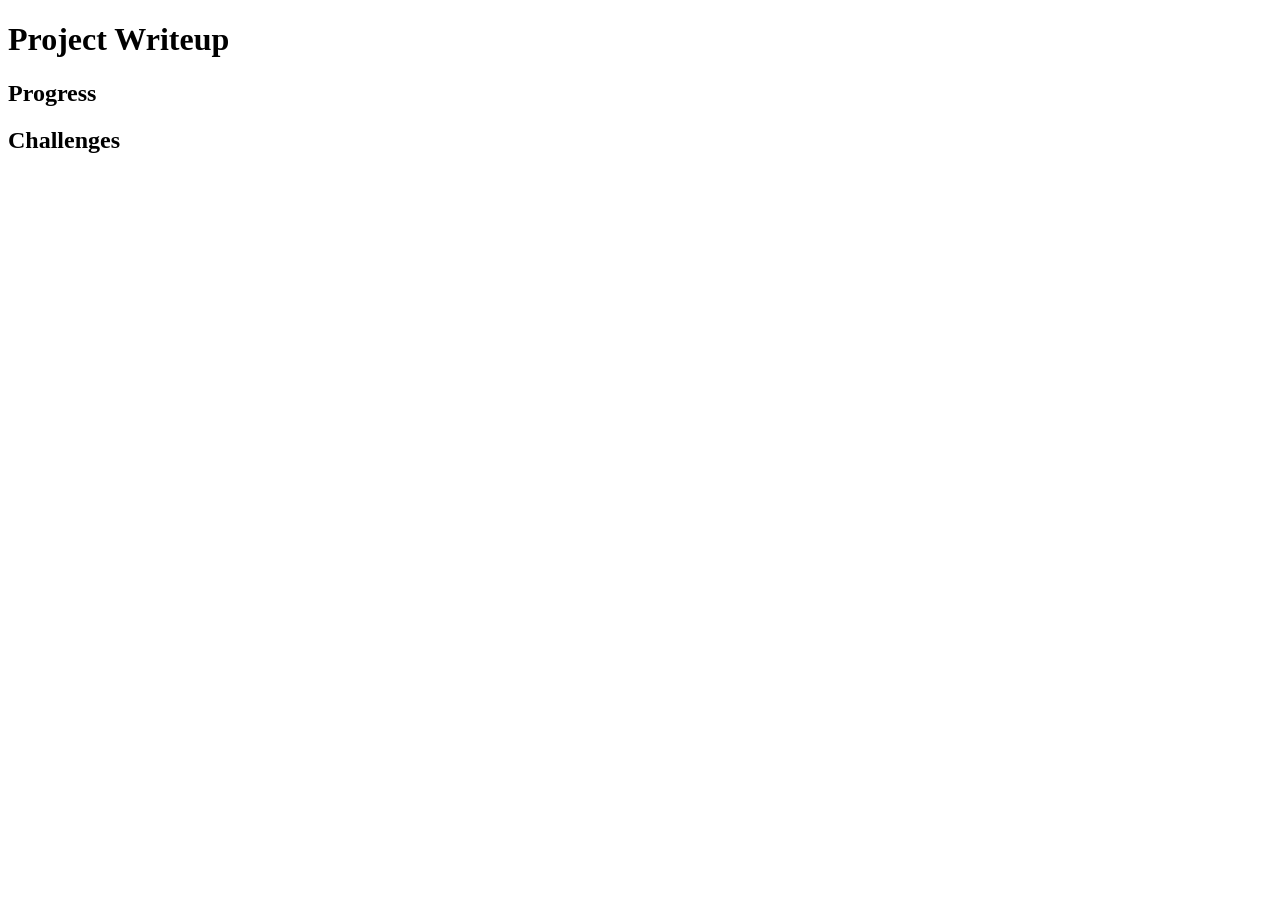
==== project_writeup.html @ f1804839 "added project writeup page." ====
<!DOCTYPE html>
<html lang="en">
<head>
    <meta charset="UTF-8">
    <meta name="viewport" content="width=device-width, initial-scale=1.0">
    <title>Project Writeup</title>
</head>
<body>
    <h1> Project Writeup</h1>

    <h2> Progress</h2>
    <p> </p>
    <h2> Challenges </h2>
    <p></p>

</body>
</html>
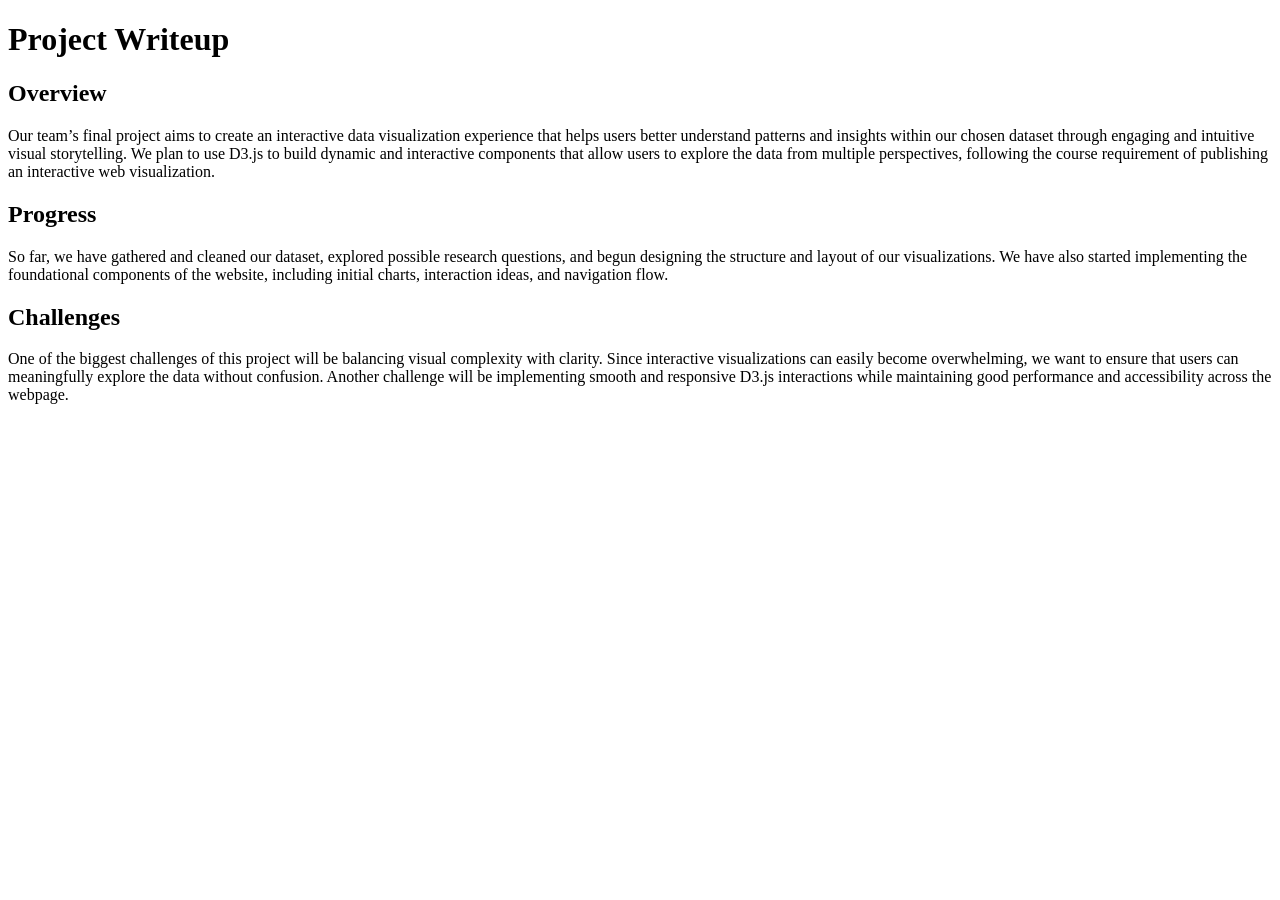
==== commit 789c91c0: "write up" ====
--- a/project_writeup.html
+++ b/project_writeup.html
@@ -6,12 +6,22 @@
     <title>Project Writeup</title>
 </head>
 <body>
-    <h1> Project Writeup</h1>
+    <h1>Project Writeup</h1>
 
-    <h2> Progress</h2>
-    <p> </p>
-    <h2> Challenges </h2>
-    <p></p>
+    <h2>Overview</h2>
+    <p>
+        Our team’s final project aims to create an interactive data visualization experience that helps users better understand patterns and insights within our chosen dataset through engaging and intuitive visual storytelling. We plan to use D3.js to build dynamic and interactive components that allow users to explore the data from multiple perspectives, following the course requirement of publishing an interactive web visualization.
+    </p>
+
+    <h2>Progress</h2>
+    <p>
+        So far, we have gathered and cleaned our dataset, explored possible research questions, and begun designing the structure and layout of our visualizations. We have also started implementing the foundational components of the website, including initial charts, interaction ideas, and navigation flow.
+    </p>
+
+    <h2>Challenges</h2>
+    <p>
+        One of the biggest challenges of this project will be balancing visual complexity with clarity. Since interactive visualizations can easily become overwhelming, we want to ensure that users can meaningfully explore the data without confusion. Another challenge will be implementing smooth and responsive D3.js interactions while maintaining good performance and accessibility across the webpage.
+    </p>
 
 </body>
-</html>+</html>
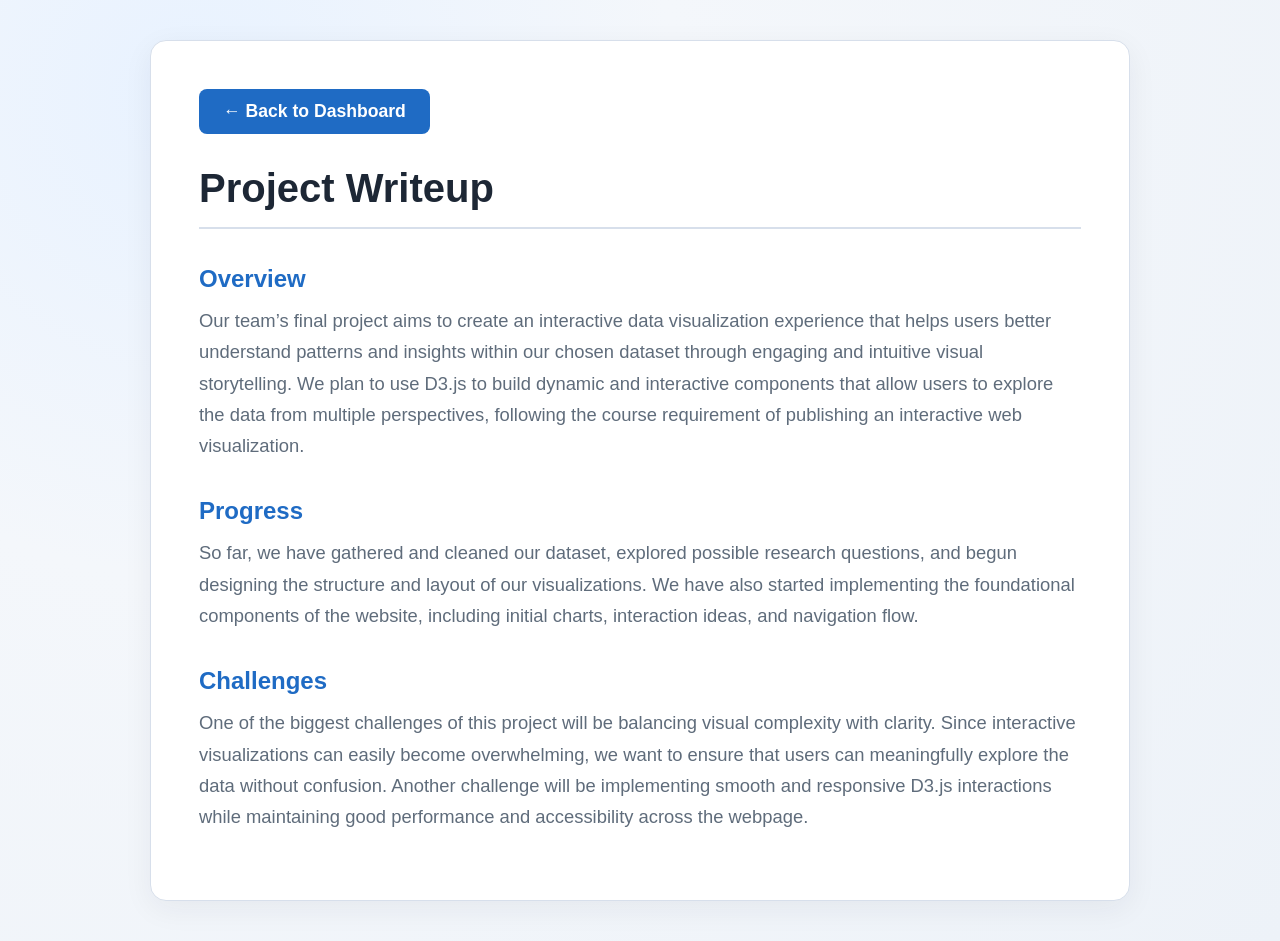
==== commit fa2b466a: "writeup" ====
--- a/project_writeup.html
+++ b/project_writeup.html
@@ -4,24 +4,146 @@
     <meta charset="UTF-8">
     <meta name="viewport" content="width=device-width, initial-scale=1.0">
     <title>Project Writeup</title>
+    <style>
+        /* Reusing your project's color palette */
+        :root {
+            --bg: #f4f7fb;
+            --surface: #ffffff;
+            --text: #1d2735;
+            --muted: #5f6c7b;
+            --accent: #1f6bc4;
+            --border: #d7dfeb;
+        }
+
+        * {
+            box-sizing: border-box;
+        }
+
+        body {
+            margin: 0;
+            font-family: "Avenir Next", "Segoe UI", sans-serif;
+            color: var(--text);
+            /* Matching your radial gradient background */
+            background: radial-gradient(circle at 15% 10%, #e8f2ff, #f4f7fb 35%, #edf2f8 100%);
+            padding: 40px 20px;
+            display: flex;
+            justify-content: center;
+        }
+
+        /* Container styling to create a clean, modern card */
+        #writeup {
+            background: var(--surface);
+            border: 1px solid var(--border);
+            border-radius: 16px;
+            padding: 48px;
+            max-width: 980px; 
+            width: 100%;
+            box-shadow: 0 8px 30px rgba(29, 39, 53, 0.06);
+            position: relative; /* Helps position elements inside */
+        }
+
+        /* --- Navigation Button Styles --- */
+        .nav-button {
+            display: inline-flex;
+            align-items: center;
+            gap: 8px;
+            padding: 12px 24px;
+            margin-bottom: 32px;
+            border-radius: 8px;
+            background-color: var(--accent);
+            color: #FFFFFF;
+            text-decoration: none;
+            font-weight: 600;
+            font-size: 1.1rem;
+            transition: background-color 0.3s ease, transform 0.2s ease;
+        }
+
+        .nav-button:hover {
+            background-color: #175399; /* Slightly darker accent blue */
+            transform: translateY(-2px);
+        }
+
+        #writeup h1 {
+            margin-top: 0;
+            margin-bottom: 32px;
+            font-size: 2.5rem;
+            color: var(--text);
+            border-bottom: 2px solid var(--border);
+            padding-bottom: 16px;
+        }
+
+        /* Larger, accent-colored subheadings */
+        .writeup-content h2 {
+            color: var(--accent);
+            font-size: 1.5rem;
+            margin-top: 36px;
+            margin-bottom: 12px;
+        }
+
+        /* Larger text size and increased line height for legibility */
+        .writeup-content p {
+            color: var(--muted);
+            font-size: 1.15rem;
+            line-height: 1.7;
+            margin-top: 0;
+            margin-bottom: 20px;
+        }
+
+        /* Mobile responsiveness */
+        @media (max-width: 768px) {
+            body {
+                padding: 16px;
+            }
+            #writeup { 
+                padding: 24px; 
+            }
+            #writeup h1 { 
+                font-size: 2rem; 
+            }
+            .nav-button {
+                padding: 10px 20px;
+                font-size: 1rem;
+            }
+        }
+    </style>
 </head>
 <body>
-    <h1>Project Writeup</h1>
 
-    <h2>Overview</h2>
-    <p>
-        Our team’s final project aims to create an interactive data visualization experience that helps users better understand patterns and insights within our chosen dataset through engaging and intuitive visual storytelling. We plan to use D3.js to build dynamic and interactive components that allow users to explore the data from multiple perspectives, following the course requirement of publishing an interactive web visualization.
-    </p>
+    <main id="writeup">
+        <a href="index.html" class="nav-button">
+            ← Back to Dashboard
+        </a>
 
-    <h2>Progress</h2>
-    <p>
-        So far, we have gathered and cleaned our dataset, explored possible research questions, and begun designing the structure and layout of our visualizations. We have also started implementing the foundational components of the website, including initial charts, interaction ideas, and navigation flow.
-    </p>
+        <h1>Project Writeup</h1>
+        
+        <div class="writeup-content">
+            <h2>Overview</h2>
+            <p>
+                Our team’s final project aims to create an interactive data visualization experience 
+                that helps users better understand patterns and insights within our chosen dataset 
+                through engaging and intuitive visual storytelling. We plan to use D3.js to build 
+                dynamic and interactive components that allow users to explore the data from multiple 
+                perspectives, following the course requirement of publishing an interactive web visualization.
+            </p>
 
-    <h2>Challenges</h2>
-    <p>
-        One of the biggest challenges of this project will be balancing visual complexity with clarity. Since interactive visualizations can easily become overwhelming, we want to ensure that users can meaningfully explore the data without confusion. Another challenge will be implementing smooth and responsive D3.js interactions while maintaining good performance and accessibility across the webpage.
-    </p>
+            <h2>Progress</h2>
+            <p>
+                So far, we have gathered and cleaned our dataset, explored possible research questions, 
+                and begun designing the structure and layout of our visualizations. We have also started 
+                implementing the foundational components of the website, including initial charts, interaction
+                 ideas, and navigation flow.
+            </p>
+
+            <h2>Challenges</h2>
+            <p>
+                One of the biggest challenges of this project will be balancing visual complexity with clarity. 
+                Since interactive visualizations can easily become overwhelming, we want to ensure that users 
+                can meaningfully explore the data without confusion. Another challenge will be implementing smooth
+                 and responsive D3.js interactions while maintaining good performance and accessibility across the 
+                 webpage.
+            </p>
+        </div>
+    </main>
 
 </body>
-</html>
+</html>
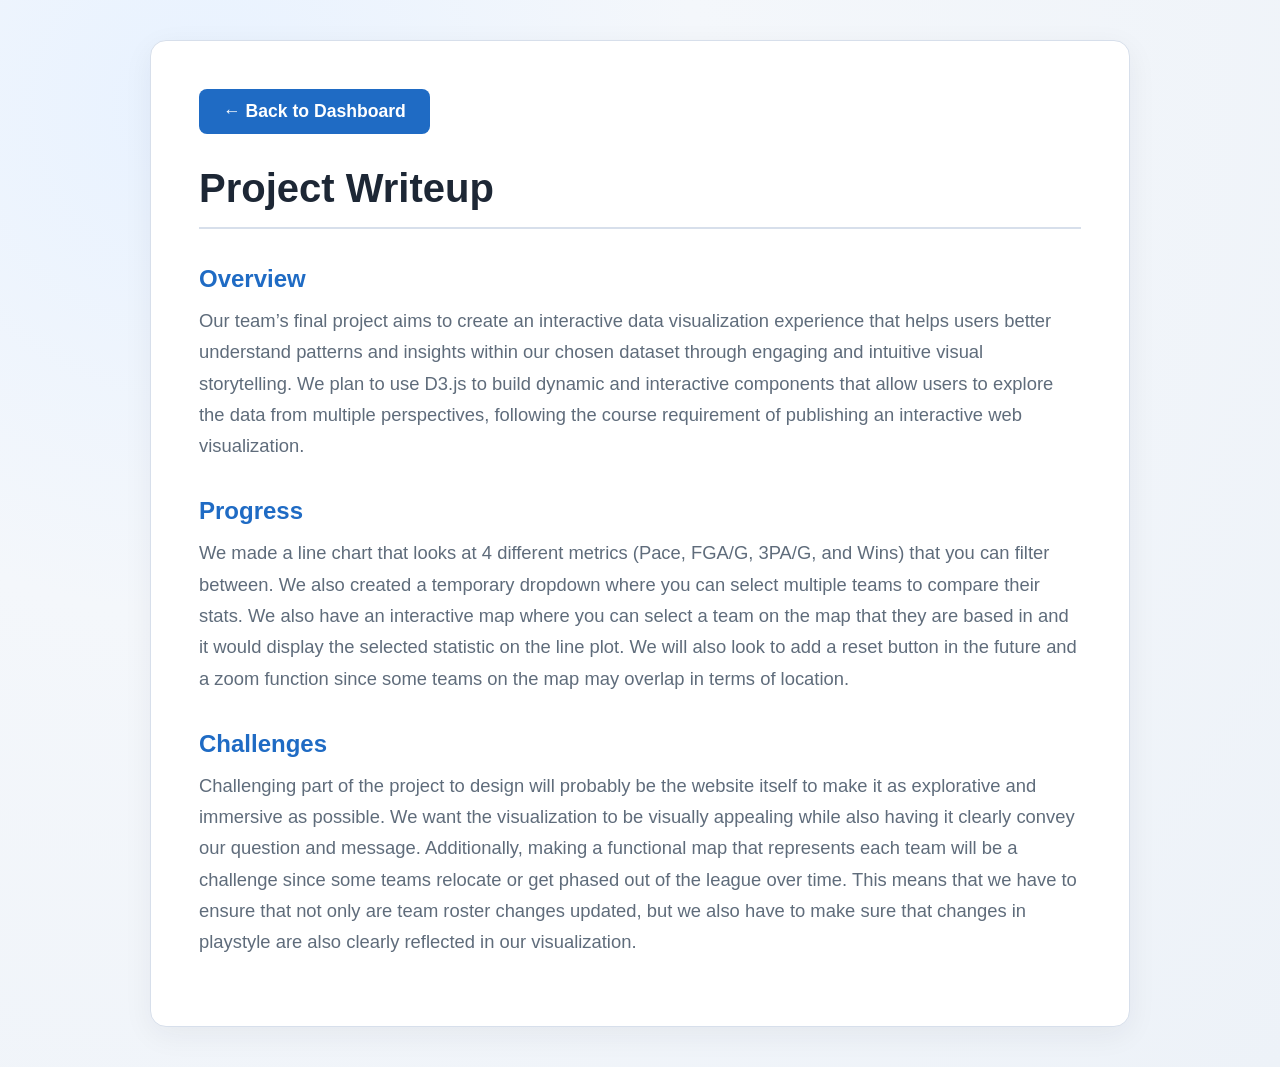
==== commit fadd52ed: "Writeup changes" ====
--- a/project_writeup.html
+++ b/project_writeup.html
@@ -128,19 +128,23 @@
 
             <h2>Progress</h2>
             <p>
-                So far, we have gathered and cleaned our dataset, explored possible research questions, 
-                and begun designing the structure and layout of our visualizations. We have also started 
-                implementing the foundational components of the website, including initial charts, interaction
-                 ideas, and navigation flow.
+                We made a line chart that looks at 4 different metrics (Pace, FGA/G, 3PA/G, and Wins) that you 
+                can filter between. We also created a temporary dropdown where you can select multiple teams to 
+                compare their stats. We also have an interactive map where you can select a team on the map that 
+                they are based in and it would display the selected statistic on the line plot. We will also look 
+                to add a reset button in the future and a zoom function since some teams on the map may overlap in
+                terms of location.
             </p>
 
             <h2>Challenges</h2>
             <p>
-                One of the biggest challenges of this project will be balancing visual complexity with clarity. 
-                Since interactive visualizations can easily become overwhelming, we want to ensure that users 
-                can meaningfully explore the data without confusion. Another challenge will be implementing smooth
-                 and responsive D3.js interactions while maintaining good performance and accessibility across the 
-                 webpage.
+                Challenging part of the project to design will probably be the website itself to make it as 
+                explorative and immersive as possible. We want the visualization to be visually appealing 
+                while also having it clearly convey our question and message. Additionally, making a functional 
+                map that represents each team will be a challenge since some teams relocate or get phased out of 
+                the league over time. This means that we have to ensure that not only are team roster changes updated, 
+                but we also have to make sure that changes in playstyle are also clearly reflected in our visualization.
+
             </p>
         </div>
     </main>
